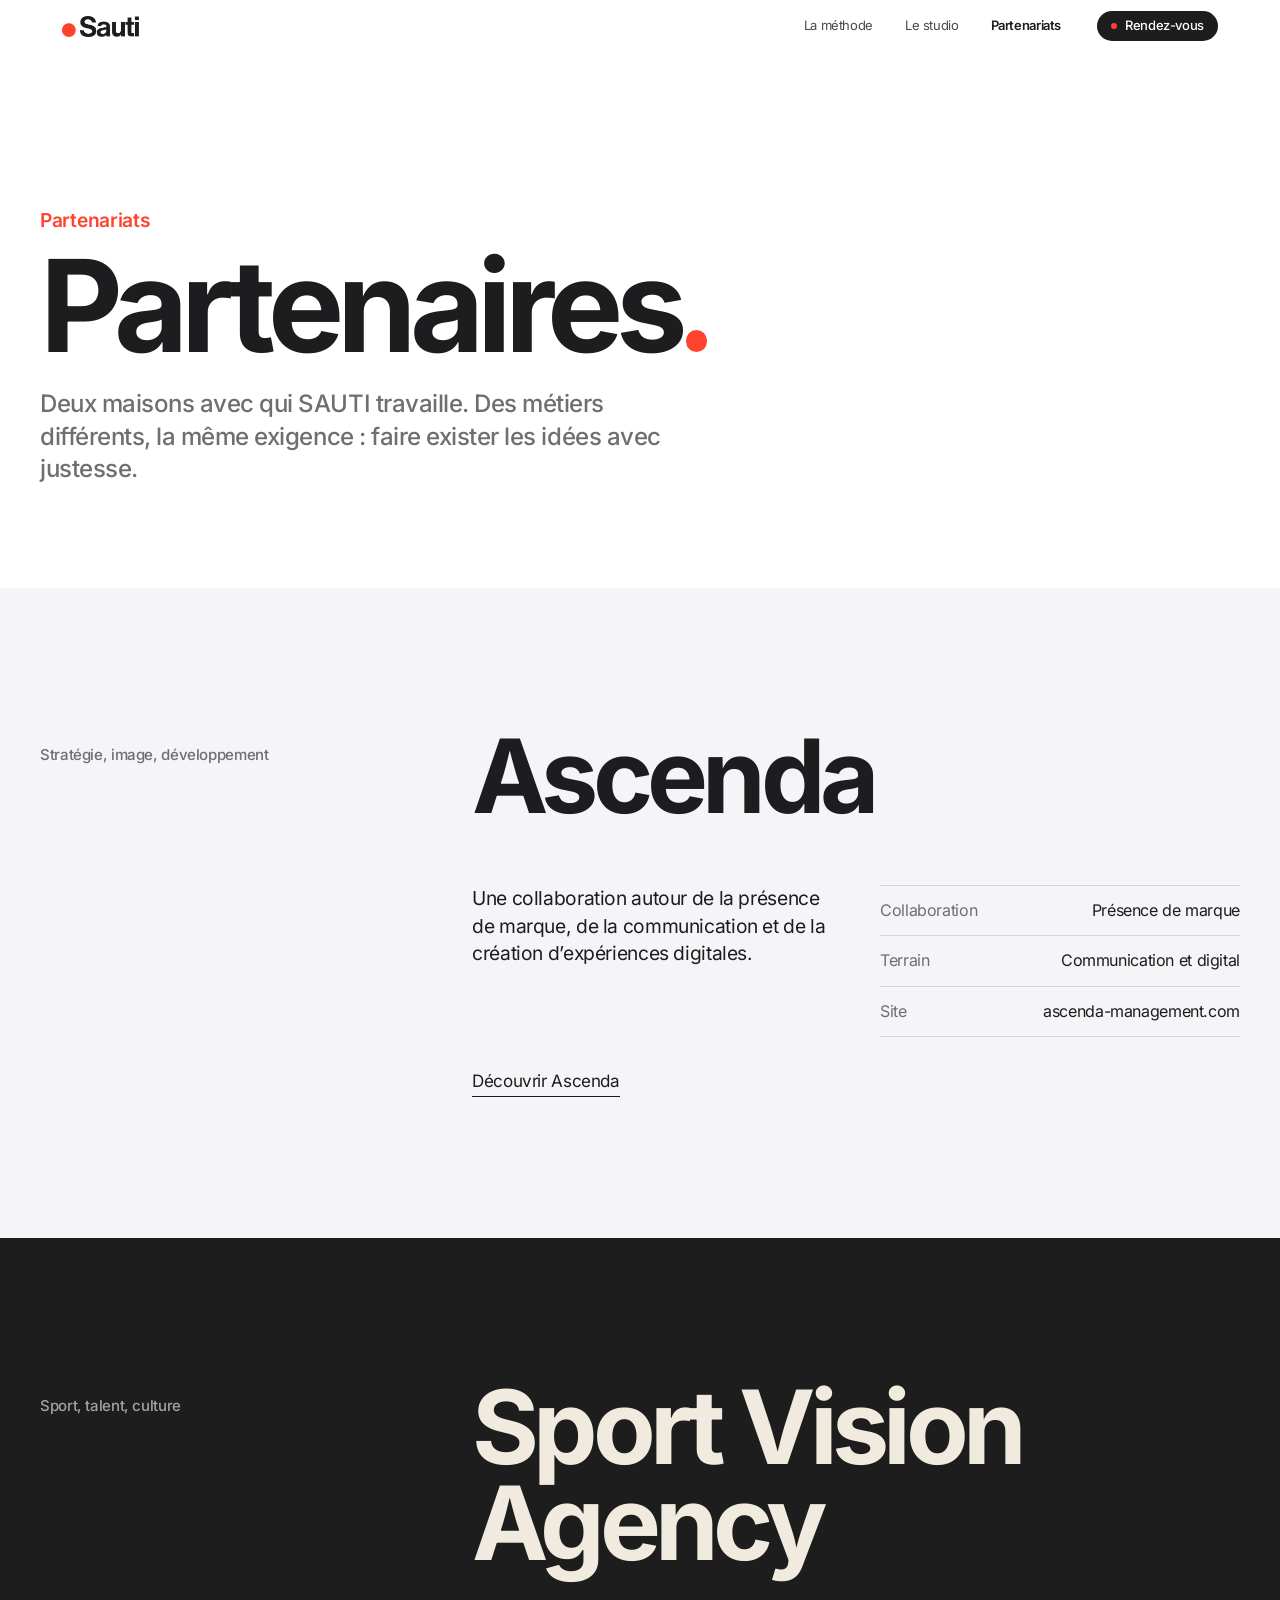
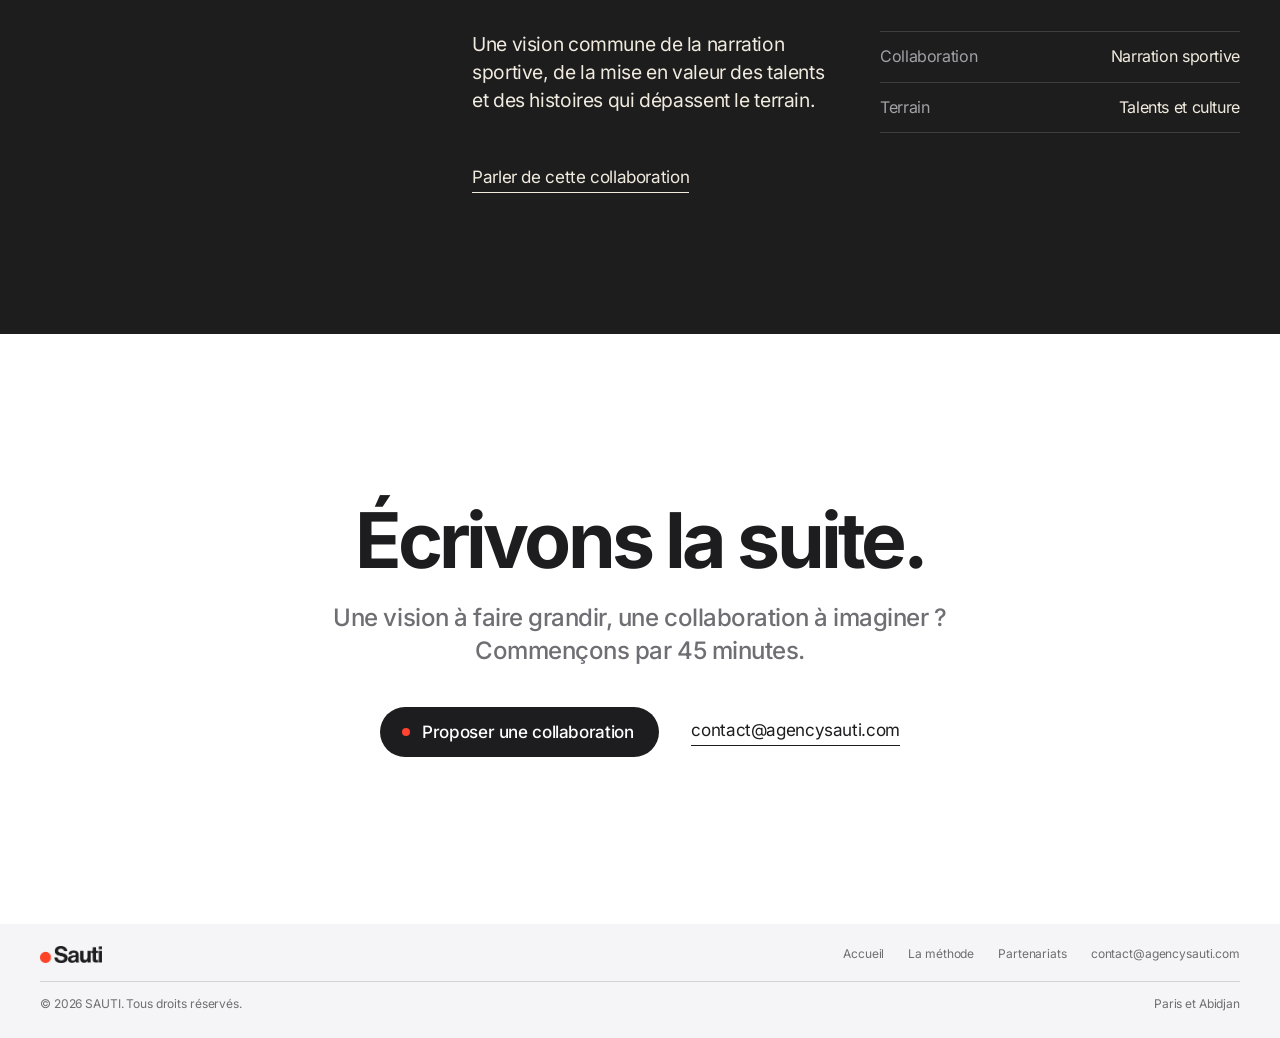
==== partenariats.html @ 4bdcfc2d "Add files via upload" ====
<!doctype html>
<html lang="fr">
<head>
<meta charset="utf-8">
<meta name="viewport" content="width=device-width,initial-scale=1,viewport-fit=cover">
<title>Partenariats — SAUTI</title>
<meta name="description" content="Les partenaires de SAUTI : Ascenda et Sport Vision Agency.">
<meta name="theme-color" content="#ffffff">
<meta property="og:type" content="website">
<meta property="og:title" content="Partenariats — SAUTI">
<meta property="og:image" content="og-image.jpg">
<link rel="icon" href="favicon.png" type="image/png">
<link rel="apple-touch-icon" href="apple-touch-icon.png">
<link rel="preload" as="font" type="font/woff2" href="inter-700.woff2" crossorigin>
<link rel="stylesheet" href="style.css">
</head>
<body>
<a class="skip" href="#contenu">Aller au contenu</a>
<header class="nav is-light" id="nav">
  <div class="nav-in">
    <a class="brand" href="index.html" aria-label="SAUTI, accueil">
      <img class="on-dark" src="logo-cream.png" width="565" height="155" alt="">
      <img class="on-light" src="logo-dark.png" width="565" height="155" alt="">
    </a>
    <nav class="links" aria-label="Navigation principale">
      <a href="index.html#methode">La méthode</a>
      <a href="index.html#studio">Le studio</a>
      <a href="partenariats.html" aria-current="page">Partenariats</a>
    </nav>
    <a class="nav-cta" href="#contact"><span>Rendez-vous</span></a>
    <button class="burger" id="burger" type="button" aria-expanded="false" aria-controls="menu" aria-label="Ouvrir le menu"><i></i><i></i></button>
  </div>
</header>
<div class="menu" id="menu" aria-label="Menu">
  <a href="index.html#methode">La méthode</a>
  <a href="index.html#studio">Le studio</a>
  <a href="partenariats.html" aria-current="page">Partenariats</a>
  <a href="#contact">Contact</a>
  <a class="menu-cta" href="mailto:contact@agencysauti.com?subject=R%C3%A9server%2045%20minutes%20avec%20SAUTI">Réserver 45 minutes</a>
</div>

<main id="contenu">
  <section class="p-hero" data-nav="light">
    <div class="sec-in">
      <p class="kicker">Partenariats</p>
      <h1>Partenaires<span class="anchor" aria-hidden="true"></span></h1>
      <p class="lead" style="margin-left:0">Deux maisons avec qui SAUTI travaille. Des métiers différents, la même exigence : faire exister les idées avec justesse.</p>
    </div>
  </section>

  <section class="partner grey" id="ascenda" data-nav="light" aria-labelledby="ascenda-t">
    <div class="partner-grid">
      <p class="tag">Stratégie, image, développement</p>
      <div>
        <h2 id="ascenda-t">Ascenda</h2>
        <div class="partner-cols">
          <p>Une collaboration autour de la présence de marque, de la communication et de la création d’expériences digitales.</p>
          <dl>
            <div><dt>Collaboration</dt><dd>Présence de marque</dd></div>
            <div><dt>Terrain</dt><dd>Communication et digital</dd></div>
            <div><dt>Site</dt><dd><a href="https://ascenda-management.com/" target="_blank" rel="noopener">ascenda-management.com</a></dd></div>
          </dl>
        </div>
        <a class="link" href="https://ascenda-management.com/" target="_blank" rel="noopener">Découvrir Ascenda</a>
      </div>
    </div>
  </section>

  <section class="partner dark" id="sport-vision-agency" data-nav="dark" aria-labelledby="sva-t">
    <div class="partner-grid">
      <p class="tag">Sport, talent, culture</p>
      <div>
        <h2 id="sva-t">Sport Vision Agency</h2>
        <div class="partner-cols">
          <p>Une vision commune de la narration sportive, de la mise en valeur des talents et des histoires qui dépassent le terrain.</p>
          <dl>
            <div><dt>Collaboration</dt><dd>Narration sportive</dd></div>
            <div><dt>Terrain</dt><dd>Talents et culture</dd></div>
          </dl>
        </div>
        <a class="link" href="mailto:contact@agencysauti.com?subject=Sport%20Vision%20Agency%20et%20SAUTI">Parler de cette collaboration</a>
      </div>
    </div>
  </section>

  <section class="sec white center" id="contact" data-nav="light" aria-labelledby="cta-t">
    <div class="sec-in">
      <h2 class="big" id="cta-t">Écrivons la suite.</h2>
      <p class="lead">Une vision à faire grandir, une collaboration à imaginer ? Commençons par 45 minutes.</p>
      <div class="cta-actions">
        <a class="pill ink" href="mailto:contact@agencysauti.com?subject=Collaboration%20avec%20SAUTI"><span class="bdot"></span>Proposer une collaboration</a>
        <a class="link" href="mailto:contact@agencysauti.com">contact@agencysauti.com</a>
      </div>
    </div>
  </section>
</main>

<footer class="foot" data-nav="light">
  <div class="foot-in">
    <div class="foot-top">
      <a href="index.html" aria-label="SAUTI, accueil"><img src="logo-dark.png" width="565" height="155" alt="SAUTI" loading="lazy"></a>
      <div class="foot-links"><a href="index.html">Accueil</a><a href="index.html#methode">La méthode</a><a href="partenariats.html">Partenariats</a><a href="mailto:contact@agencysauti.com">contact@agencysauti.com</a></div>
    </div>
    <div class="foot-bot"><span>© <span class="year">2026</span> SAUTI. Tous droits réservés.</span><span>Paris et Abidjan</span></div>
  </div>
</footer>
<script src="script.js" defer></script>
</body>
</html>
---- style.css ----
@font-face{font-family:"Inter";font-style:normal;font-weight:400;font-display:swap;src:url("inter-400.woff2") format("woff2")}
@font-face{font-family:"Inter";font-style:normal;font-weight:500;font-display:swap;src:url("inter-500.woff2") format("woff2")}
@font-face{font-family:"Inter";font-style:normal;font-weight:600;font-display:swap;src:url("inter-600.woff2") format("woff2")}
@font-face{font-family:"Inter";font-style:normal;font-weight:700;font-display:swap;src:url("inter-700.woff2") format("woff2")}
:root{
  --char:#1d1d1d;
  --red:#d6392b;
  --cream:#f1ebdf;
  --ink:#1d1d1f;
  --grey:#f5f5f7;
  --white:#fff;
  --orange:#ff432e;
  --sub:#6e6e73;
  --sub-d:#a1a1a6;
  --line:#d2d2d7;
  --pad:max(22px,env(safe-area-inset-left));
  --max:1200px;
  --nav:52px;
  --ease:cubic-bezier(.22,.8,.2,1);
  --font:-apple-system,BlinkMacSystemFont,"SF Pro Display","SF Pro Text","Inter","Helvetica Neue",Arial,sans-serif;
}
*,*::before,*::after{box-sizing:border-box}
html{-webkit-text-size-adjust:100%;scroll-padding-top:var(--nav)}
body{margin:0;background:var(--white);color:var(--ink);font-family:var(--font);font-size:17px;line-height:1.47;letter-spacing:-.022em;-webkit-font-smoothing:antialiased;-moz-osx-font-smoothing:grayscale;text-rendering:optimizeLegibility;overflow-x:clip}
body.menu-open{overflow:hidden}
img{display:block;max-width:100%}
a{color:inherit;text-decoration:none}
button{font:inherit;color:inherit;background:none;border:0;padding:0;cursor:pointer}
h1,h2,h3,p,ul,ol{margin:0}
ul,ol{padding:0;list-style:none}
:focus-visible{outline:2px solid var(--orange);outline-offset:4px;border-radius:4px}
.skip{position:absolute;left:12px;top:-60px;z-index:100;background:var(--ink);color:var(--white);padding:10px 16px;font-size:15px;border-radius:8px}
.skip:focus{top:12px}
.sr{position:absolute;width:1px;height:1px;overflow:hidden;clip:rect(0 0 0 0);white-space:nowrap}

.nav{position:fixed;inset:0 0 auto;z-index:60;height:var(--nav);color:var(--cream);transition:color .4s var(--ease),background-color .4s var(--ease)}
.nav::after{content:"";position:absolute;inset:auto 0 0;height:1px;background:currentColor;opacity:0;transition:opacity .4s}
.nav.is-scrolled{background:rgba(29,29,29,.72);-webkit-backdrop-filter:saturate(180%) blur(20px);backdrop-filter:saturate(180%) blur(20px)}
.nav.is-scrolled::after{opacity:.1}
.nav.is-light{color:var(--ink)}
.nav.is-light.is-scrolled{background:rgba(255,255,255,.74)}
.nav.is-clear,.nav.is-clear.is-scrolled,.nav.is-light.is-clear.is-scrolled{background:transparent;-webkit-backdrop-filter:none;backdrop-filter:none}
.nav.is-clear::after{opacity:0}
.nav-in{max-width:var(--max);height:100%;margin:0 auto;padding:0 var(--pad);display:flex;align-items:center;gap:36px}
.brand{position:relative;display:block;width:77px;height:21px;flex:none}
.brand img{position:absolute;inset:0;width:100%;height:100%;object-fit:contain;object-position:left center;transition:opacity .4s var(--ease)}
.brand .on-light{opacity:0}
.is-light .brand .on-light{opacity:1}
.is-light .brand .on-dark{opacity:0}
.links{display:flex;gap:32px;margin-left:auto;font-size:13px}
.links a{opacity:.8;transition:opacity .2s}
.links a:hover,.links a[aria-current=page]{opacity:1}
.links a[aria-current=page]{font-weight:600}
.nav-cta{display:inline-flex;align-items:center;gap:8px;height:30px;padding:0 14px;border-radius:15px;background:currentColor;font-size:13px;font-weight:500}
.nav-cta span{color:var(--char)}
.is-light .nav-cta span{color:var(--white)}
.nav-cta::before{content:"";width:6px;height:6px;border-radius:50%;background:var(--orange)}
.burger{display:none;width:44px;height:44px;margin-left:auto;margin-right:-12px;position:relative}
.burger i{position:absolute;left:13px;right:13px;height:1.5px;background:currentColor;transition:transform .4s var(--ease),top .4s var(--ease)}
.burger i:first-child{top:18px}
.burger i:last-child{top:25px}
.burger[aria-expanded=true] i:first-child{top:21.5px;transform:rotate(45deg)}
.burger[aria-expanded=true] i:last-child{top:21.5px;transform:rotate(-45deg)}
.menu{position:fixed;inset:0;z-index:55;background:var(--char);color:var(--cream);padding:calc(var(--nav) + 28px) var(--pad) 36px;display:flex;flex-direction:column;visibility:hidden;opacity:0;transition:opacity .35s var(--ease),visibility 0s linear .35s}
.menu-open .menu{visibility:visible;opacity:1;transition:opacity .35s var(--ease)}
.menu a{font-size:32px;font-weight:600;letter-spacing:-.035em;padding:10px 0;transform:translateY(-8px);opacity:0;transition:transform .45s var(--ease),opacity .45s var(--ease)}
.menu-open .menu a{transform:none;opacity:1}
.menu-open .menu a:nth-child(2){transition-delay:.04s}
.menu-open .menu a:nth-child(3){transition-delay:.08s}
.menu-open .menu a:nth-child(4){transition-delay:.12s}
.menu .menu-cta{margin-top:auto;font-size:19px;display:flex;align-items:center;gap:12px;letter-spacing:-.01em}
.menu .menu-cta::before{content:"";width:9px;height:9px;border-radius:50%;background:var(--orange)}
.menu-open .nav{color:var(--cream);background:transparent;-webkit-backdrop-filter:none;backdrop-filter:none}
.menu-open .nav::after{opacity:0}
.menu-open .nav .brand .on-light{opacity:0}
.menu-open .nav .brand .on-dark{opacity:1}

.pill{display:inline-flex;align-items:center;justify-content:center;gap:12px;height:50px;padding:0 26px 0 22px;border-radius:25px;font-size:17px;font-weight:500;white-space:nowrap;transition:transform .3s var(--ease),background-color .3s}
.pill:active{transform:scale(.97)}
.pill.ink{background:var(--ink);color:var(--white)}
.pill.ink:hover{background:#000}
.pill.cream{background:var(--cream);color:var(--ink)}
.pill.cream:hover{background:var(--white)}
.pill .bdot{width:8px;height:8px;border-radius:50%;background:var(--orange);flex:none}
.link{color:inherit;font-size:17px;white-space:nowrap;border-bottom:1px solid currentColor;padding-bottom:2px;transition:opacity .2s}
.link:hover{opacity:.65}

.story{position:relative;color:var(--cream)}
.stage{position:relative}
.dot,.fx{display:none}
.scene{position:relative;min-height:100svh;display:flex;align-items:center;justify-content:center;padding:calc(var(--nav) + 48px) var(--pad) 72px;background:var(--bg,var(--char));color:var(--fg,var(--cream))}
.s-intro{--bg:var(--char)}
.s-red{--bg:var(--red);--fg:#fff}
.s-who{--bg:var(--char)}
.s-method{--bg:var(--cream);--fg:var(--ink)}
.s-call{--bg:var(--cream);--fg:var(--ink)}
.s-end{--bg:var(--cream);--fg:var(--ink)}
.anchor{display:inline-block;border-radius:50%;background:var(--orange)}

.s-intro{flex-direction:column;text-align:center}
.s-intro h1{font-size:clamp(42px,7.6vw,112px);line-height:1;letter-spacing:-.05em;font-weight:700;max-width:12ch}
.s-intro h1 .ln{display:block}
.s-intro .period{width:.19em;height:.19em;margin-left:.05em;vertical-align:baseline}
.s-intro .intro-sub{margin-top:clamp(24px,3vw,36px);font-size:clamp(17px,1.6vw,21px);color:var(--sub-d);letter-spacing:-.015em;max-width:34ch}
.hint{position:absolute;left:50%;bottom:28px;transform:translateX(-50%);display:flex;flex-direction:column;align-items:center;gap:10px;font-size:12px;color:var(--sub-d);letter-spacing:0}
.hint::after{content:"";width:1px;height:36px;background:linear-gradient(currentColor,transparent);animation:drip 2.2s var(--ease) infinite}
@keyframes drip{0%{transform:scaleY(0);transform-origin:top}45%{transform:scaleY(1);transform-origin:top}55%{transform:scaleY(1);transform-origin:bottom}100%{transform:scaleY(0);transform-origin:bottom}}

.s-red{text-align:left}
.s-red .lines{position:relative;width:min(100%,1000px)}
.s-red .line{font-size:clamp(40px,6.6vw,96px);line-height:1.02;letter-spacing:-.048em;font-weight:600}
.s-red .line+.line{margin-top:.6em}

.s-who .who{width:min(100%,var(--max));display:grid;grid-template-columns:1fr 1fr;gap:40px 64px;align-items:center}
.s-who h2{font-size:clamp(44px,6.4vw,92px);line-height:.98;letter-spacing:-.05em;font-weight:700}
.s-who .who-note{margin-top:28px;font-size:clamp(17px,1.5vw,20px);color:var(--sub-d);max-width:30ch}
.s-who .who-note b{color:var(--cream);font-weight:600}
.who-list li{display:flex;align-items:center;gap:22px;padding:clamp(10px,1.4vw,16px) 0;font-size:clamp(30px,3.8vw,54px);line-height:1.05;letter-spacing:-.04em;font-weight:600;transition:opacity .45s var(--ease),transform .45s var(--ease)}
.who-list .mark{width:14px;height:14px;flex:none}

.s-method{flex-direction:column}
.method{width:min(100%,var(--max));display:grid;grid-template-columns:5fr 6fr;gap:40px 64px;align-items:center}
.method h2{font-size:clamp(44px,6.4vw,92px);line-height:.98;letter-spacing:-.05em;font-weight:700}
.st-wrap{position:relative;margin-top:clamp(28px,4vw,48px)}
.st{padding:18px 0;border-top:1px solid rgba(29,29,31,.14)}
.st .k{font-size:14px;font-weight:600;color:var(--red);font-variant-numeric:tabular-nums}
.st h3{margin-top:6px;font-size:clamp(26px,2.8vw,40px);line-height:1.05;letter-spacing:-.04em;font-weight:600}
.st p{margin-top:10px;font-size:clamp(16px,1.3vw,19px);line-height:1.45;color:#5b5750;max-width:36ch}
.wheel{position:relative;width:min(100%,560px);aspect-ratio:1;justify-self:center}
.wheel svg{position:absolute;inset:0;width:100%;height:100%;overflow:visible}
.wheel .track{fill:none;stroke:rgba(29,29,31,.08);stroke-width:13}
.wheel .seg{fill:none;stroke:var(--orange);stroke-width:13;stroke-linecap:butt}
.wheel .seg:nth-child(odd){stroke:var(--red)}
.hub{position:absolute;left:21%;top:21%;width:58%;aspect-ratio:1;display:grid;place-items:center}
.hub .anchor{position:absolute;inset:0}
.hub span{position:relative;font-size:clamp(22px,2.6vw,36px);font-weight:700;letter-spacing:-.04em;color:var(--ink)}
.wl{position:absolute;transform:translate(-50%,-50%);font-size:clamp(11px,1vw,14px);font-weight:500;white-space:nowrap;color:var(--ink);transition:opacity .4s var(--ease)}
.wl b{font-weight:600;margin-right:4px}

.s-call{flex-direction:column;text-align:center}
.s-call h2{font-size:clamp(56px,11vw,168px);line-height:.95;letter-spacing:-.06em;font-weight:700}
.s-call p{margin:24px 0 36px;font-size:clamp(17px,1.6vw,21px);color:#5b5750;max-width:32ch}

.s-end{flex-direction:column;text-align:center}
.endmark{position:relative;width:clamp(240px,42vw,600px);aspect-ratio:565/155}
.endmark img{position:absolute;left:23.186%;top:0;width:76.814%;height:100%}
.endmark .anchor{position:absolute;left:0;bottom:0;width:17.876%;aspect-ratio:1}
.end-meta{margin-top:clamp(28px,3.4vw,44px);display:flex;gap:28px;font-size:14px;color:#5b5750;letter-spacing:0}

.motion .story{height:var(--story,820svh)}
.motion .stage{position:sticky;top:0;height:100svh;overflow:hidden;background:var(--char)}
.motion .scene{position:absolute;inset:0;min-height:0;background:none;opacity:0;visibility:hidden;will-change:opacity,transform}
.motion .anchor{background:transparent}
.motion .anchor.landed{background:var(--orange)}
.motion .dot{display:block;position:absolute;left:0;top:0;width:600px;height:600px;margin:-300px 0 0 -300px;border-radius:50%;background:var(--orange);z-index:2;pointer-events:none;opacity:0;transition:opacity .9s var(--ease) .2s}
.motion.ready .dot{opacity:1}
.motion .scene{z-index:3}
.motion .s-red{z-index:3}
.motion .fx{display:block;position:absolute;inset:0;pointer-events:none;z-index:1}
.grid-l{background-image:linear-gradient(rgba(241,235,223,.06) 1px,transparent 1px),linear-gradient(90deg,rgba(241,235,223,.06) 1px,transparent 1px);background-size:64px 64px;background-position:center}
.grid-d{background-image:linear-gradient(rgba(29,29,31,.06) 1px,transparent 1px),linear-gradient(90deg,rgba(29,29,31,.06) 1px,transparent 1px);background-size:64px 64px;background-position:center}
.rings svg{position:absolute;right:-18vmin;bottom:-30vmin;width:90vmin;height:90vmin;fill:none;stroke:rgba(255,255,255,.45);stroke-width:.6}
.motion .who-list li{opacity:.28}
.motion .who-list li.on{opacity:1;transform:translateX(6px)}
.motion .st-wrap{min-height:200px}
.motion .st{position:absolute;inset:0 0 auto;opacity:0;transform:translateY(14px);transition:opacity .45s var(--ease),transform .45s var(--ease)}
.motion .st.on{opacity:1;transform:none}
.motion .wl{opacity:.35}
.motion .wl.on{opacity:1}
.motion .s-intro h1 .ln{opacity:0;transform:translateY(.4em);transition:opacity 1s var(--ease),transform 1.1s var(--ease)}
.motion.ready .s-intro h1 .ln{opacity:1;transform:none}
.motion.ready .s-intro h1 .ln:nth-child(2){transition-delay:.08s}
.motion.ready .s-intro h1 .ln:nth-child(3){transition-delay:.16s}
.motion .intro-sub{opacity:0;transition:opacity 1s var(--ease) .5s}
.motion.ready .intro-sub{opacity:1}
.measuring .scene,.measuring .scene *{transform:none!important;transition:none!important}
.motion .s-red .line{position:absolute;left:0;top:50%;margin:0;transform:translateY(-50%)}
.motion .s-red .lines{height:3.2em;font-size:clamp(40px,6.6vw,96px)}
.motion .s-red .line{font-size:1em}

.sec{padding:clamp(96px,13vw,170px) var(--pad)}
.sec-in{max-width:var(--max);margin:0 auto}
.center{text-align:center}
.white{background:var(--white)}
.grey{background:var(--grey)}
.dark{background:var(--char);color:var(--cream)}
.kicker{font-size:clamp(17px,1.5vw,21px);font-weight:600;color:var(--orange);letter-spacing:-.015em;margin-bottom:12px}
.big{font-size:clamp(40px,6vw,80px);line-height:1.04;letter-spacing:-.05em;font-weight:700}
.lead{margin:22px auto 0;max-width:40ch;font-size:clamp(19px,1.9vw,24px);line-height:1.35;letter-spacing:-.02em;color:var(--sub);font-weight:500}
.dark .lead{color:var(--sub-d)}
.studio-art{margin:clamp(56px,8vw,104px) auto 0;width:min(100%,760px)}
.studio-art img{width:100%;height:auto}
.facts{margin:clamp(64px,8vw,104px) auto 0;max-width:900px;display:grid;grid-template-columns:repeat(3,1fr);border-top:1px solid var(--line)}
.facts div{padding:22px 12px 0}
.facts dt{font-size:14px;color:var(--sub)}
.facts dd{margin:6px 0 0;font-size:clamp(21px,2vw,28px);font-weight:600;letter-spacing:-.03em}
.p-rows{margin-top:clamp(48px,6vw,80px);border-top:1px solid var(--line)}
.p-row{display:flex;justify-content:space-between;align-items:center;gap:24px;padding:clamp(24px,3vw,40px) 4px;border-bottom:1px solid var(--line)}
.p-row .name{font-size:clamp(36px,6vw,88px);line-height:1;letter-spacing:-.05em;font-weight:700;transition:transform .5s var(--ease)}
.p-row .name::after{content:"";display:inline-block;width:.16em;height:.16em;margin-left:.06em;border-radius:50%;background:var(--orange);transform:scale(0);transition:transform .45s var(--ease)}
.p-row:hover .name{transform:translateX(10px)}
.p-row:hover .name::after{transform:scale(1)}
.p-row .role{font-size:15px;color:var(--sub);text-align:right}
.sec-foot{margin-top:40px}
.cta-actions{margin-top:40px;display:flex;flex-wrap:wrap;gap:16px 32px;align-items:center;justify-content:center}

.foot{background:var(--grey);color:var(--sub);font-size:12px;line-height:1.4;letter-spacing:-.01em;padding:22px var(--pad) 26px}
.foot-in{max-width:var(--max);margin:0 auto}
.foot-top{display:flex;flex-wrap:wrap;align-items:center;justify-content:space-between;gap:16px;padding-bottom:18px;border-bottom:1px solid var(--line)}
.foot-top img{width:62px;height:auto}
.foot-links{display:flex;flex-wrap:wrap;gap:8px 24px}
.foot a:hover{color:var(--ink)}
.foot-bot{display:flex;flex-wrap:wrap;justify-content:space-between;gap:8px;padding-top:14px}

.p-hero{padding:calc(var(--nav) + clamp(80px,12vw,160px)) var(--pad) clamp(64px,8vw,112px);background:var(--white)}
.p-hero h1{font-size:clamp(52px,10vw,144px);line-height:.94;letter-spacing:-.055em;font-weight:700}
.p-hero h1 .anchor{width:.17em;height:.17em;margin-left:.04em}
.partner{padding:clamp(80px,11vw,150px) var(--pad)}
.partner-grid{max-width:var(--max);margin:0 auto;display:grid;grid-template-columns:4fr 8fr;gap:32px 48px;align-items:start}
.partner .tag{font-size:15px;font-weight:500;color:var(--sub);padding-top:16px}
.partner.dark .tag{color:var(--sub-d)}
.partner h2{font-size:clamp(48px,8vw,120px);line-height:.94;letter-spacing:-.055em;font-weight:700}
.partner-cols{margin-top:clamp(36px,5vw,60px);display:grid;grid-template-columns:1fr 1fr;gap:32px 48px}
.partner-cols p{font-size:clamp(18px,1.5vw,21px);line-height:1.45;max-width:38ch}
.partner-cols dl{margin:0;border-top:1px solid var(--line)}
.partner-cols dl div{display:flex;justify-content:space-between;gap:16px;padding:13px 0;border-bottom:1px solid var(--line);font-size:16px}
.dark .partner-cols dl,.dark .partner-cols dl div{border-color:rgba(241,235,223,.16)}
.partner-cols dt{color:var(--sub)}
.dark .partner-cols dt{color:var(--sub-d)}
.partner-cols dd{margin:0;text-align:right}
.partner .link{display:inline-block;margin-top:32px}

@media (max-width:900px){
  .s-who .who,.method{grid-template-columns:1fr}
  .s-who .who{gap:28px}
  .method{gap:20px;align-content:center}
  .wheel{width:min(64vw,44svh);order:2}
  .method>div:first-child{display:contents}
  .method h2{order:1}
  .st-wrap{order:3;margin-top:0}
  .wl{display:none}
  .motion .st-wrap{min-height:150px}
  .facts{grid-template-columns:1fr}
  .facts div{padding:16px 0;border-bottom:1px solid var(--line)}
  .partner-grid,.partner-cols{grid-template-columns:1fr}
  .partner .tag{padding-top:0}
}
@media (max-width:820px){
  .links,.nav-cta{display:none}
  .burger{display:block}
}
@media (max-width:600px){
  .s-who h2,.method h2{font-size:clamp(40px,11vw,56px)}
  .who-list li{font-size:clamp(28px,8.4vw,40px);gap:16px;padding:8px 0}
  .who-list .mark{width:11px;height:11px}
  .s-who .who-note{margin-top:20px}
  .st h3{font-size:26px}
  .p-row{flex-direction:column;align-items:start;gap:8px}
  .p-row .role{text-align:left}
  .pill{width:100%}
  .cta-actions{flex-direction:column}
  .end-meta{flex-direction:column;gap:6px}
}
@media (prefers-reduced-motion:reduce){
  *,*::before,*::after{transition-duration:.01ms!important;animation:none!important}
}
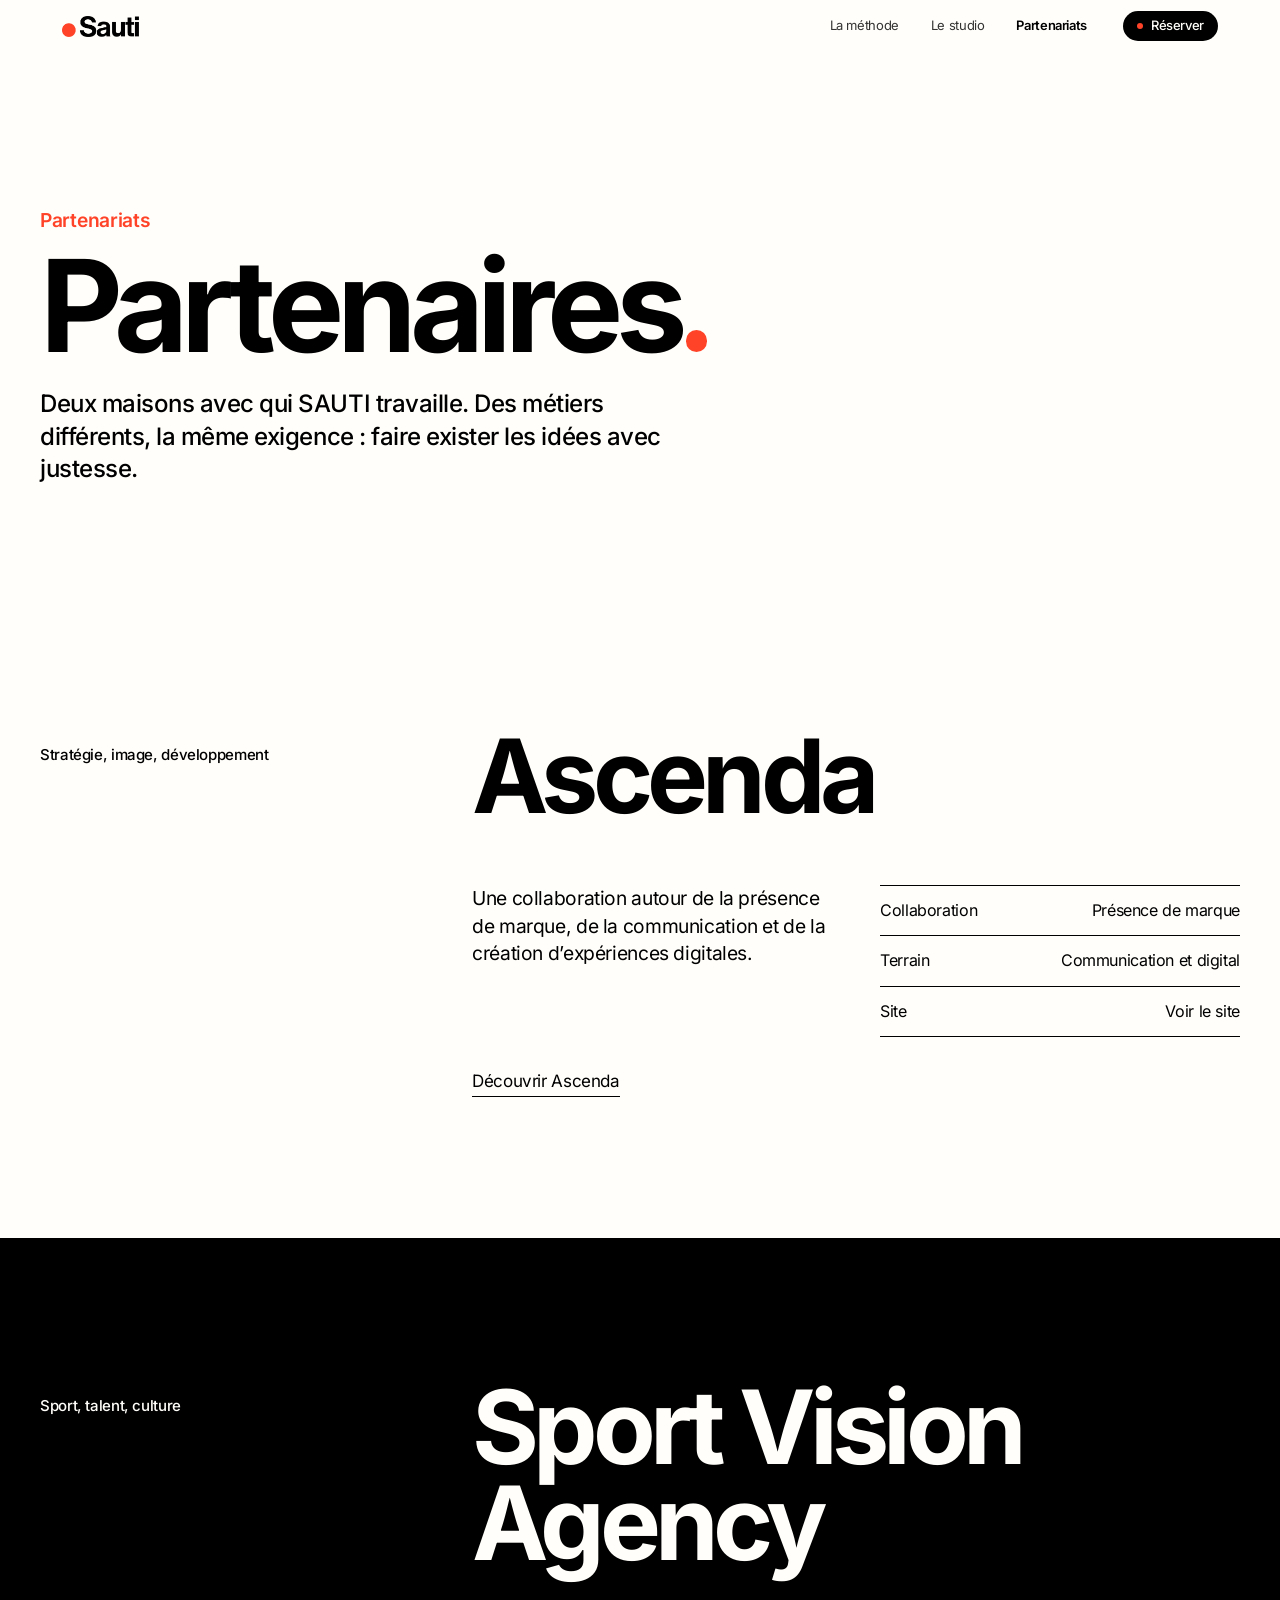
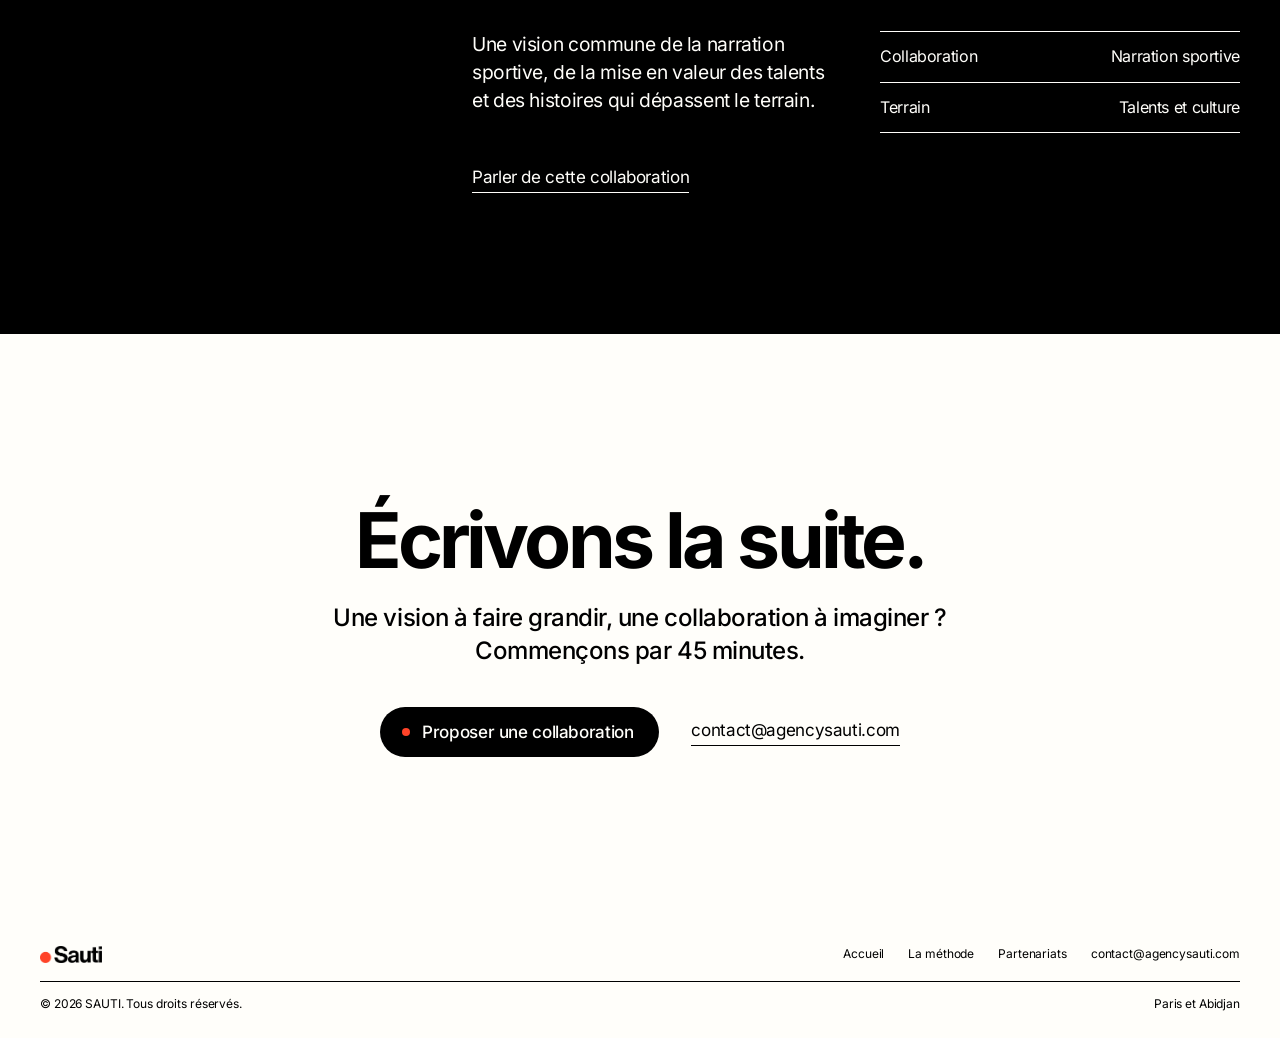
==== commit 7311b7fa: "Add files via upload" ====
--- a/partenariats.html
+++ b/partenariats.html
@@ -3,11 +3,11 @@
 <head>
 <meta charset="utf-8">
 <meta name="viewport" content="width=device-width,initial-scale=1,viewport-fit=cover">
-<title>Partenariats — SAUTI</title>
+<title>Partenariats SAUTI</title>
 <meta name="description" content="Les partenaires de SAUTI : Ascenda et Sport Vision Agency.">
-<meta name="theme-color" content="#ffffff">
+<meta name="theme-color" content="#fffefa">
 <meta property="og:type" content="website">
-<meta property="og:title" content="Partenariats — SAUTI">
+<meta property="og:title" content="Partenariats SAUTI">
 <meta property="og:image" content="og-image.jpg">
 <link rel="icon" href="favicon.png" type="image/png">
 <link rel="apple-touch-icon" href="apple-touch-icon.png">
@@ -27,7 +27,7 @@
       <a href="index.html#studio">Le studio</a>
       <a href="partenariats.html" aria-current="page">Partenariats</a>
     </nav>
-    <a class="nav-cta" href="#contact"><span>Rendez-vous</span></a>
+    <a class="nav-cta" href="#contact"><span>Réserver</span></a>
     <button class="burger" id="burger" type="button" aria-expanded="false" aria-controls="menu" aria-label="Ouvrir le menu"><i></i><i></i></button>
   </div>
 </header>
@@ -58,7 +58,7 @@
           <dl>
             <div><dt>Collaboration</dt><dd>Présence de marque</dd></div>
             <div><dt>Terrain</dt><dd>Communication et digital</dd></div>
-            <div><dt>Site</dt><dd><a href="https://ascenda-management.com/" target="_blank" rel="noopener">ascenda-management.com</a></dd></div>
+            <div><dt>Site</dt><dd><a href="https://ascenda-management.com/" target="_blank" rel="noopener">Voir le site</a></dd></div>
           </dl>
         </div>
         <a class="link" href="https://ascenda-management.com/" target="_blank" rel="noopener">Découvrir Ascenda</a>
--- a/style.css
+++ b/style.css
@@ -3,16 +3,16 @@
 @font-face{font-family:"Inter";font-style:normal;font-weight:600;font-display:swap;src:url("inter-600.woff2") format("woff2")}
 @font-face{font-family:"Inter";font-style:normal;font-weight:700;font-display:swap;src:url("inter-700.woff2") format("woff2")}
 :root{
-  --char:#1d1d1d;
-  --red:#d6392b;
-  --cream:#f1ebdf;
-  --ink:#1d1d1f;
-  --grey:#f5f5f7;
-  --white:#fff;
-  --orange:#ff432e;
-  --sub:#6e6e73;
-  --sub-d:#a1a1a6;
-  --line:#d2d2d7;
+  --char:#000000;
+  --red:#ff4328;
+  --cream:#fffefa;
+  --ink:#000000;
+  --grey:#fffefa;
+  --white:#fffefa;
+  --orange:#ff4328;
+  --sub:#000000;
+  --sub-d:#fffefa;
+  --line:#000000;
   --pad:max(22px,env(safe-area-inset-left));
   --max:1200px;
   --nav:52px;
@@ -35,10 +35,10 @@
 
 .nav{position:fixed;inset:0 0 auto;z-index:60;height:var(--nav);color:var(--cream);transition:color .4s var(--ease),background-color .4s var(--ease)}
 .nav::after{content:"";position:absolute;inset:auto 0 0;height:1px;background:currentColor;opacity:0;transition:opacity .4s}
-.nav.is-scrolled{background:rgba(29,29,29,.72);-webkit-backdrop-filter:saturate(180%) blur(20px);backdrop-filter:saturate(180%) blur(20px)}
+.nav.is-scrolled{background:rgba(0,0,0,.82);-webkit-backdrop-filter:saturate(180%) blur(20px);backdrop-filter:saturate(180%) blur(20px)}
 .nav.is-scrolled::after{opacity:.1}
 .nav.is-light{color:var(--ink)}
-.nav.is-light.is-scrolled{background:rgba(255,255,255,.74)}
+.nav.is-light.is-scrolled{background:rgba(255,254,250,.86)}
 .nav.is-clear,.nav.is-clear.is-scrolled,.nav.is-light.is-clear.is-scrolled{background:transparent;-webkit-backdrop-filter:none;backdrop-filter:none}
 .nav.is-clear::after{opacity:0}
 .nav-in{max-width:var(--max);height:100%;margin:0 auto;padding:0 var(--pad);display:flex;align-items:center;gap:36px}
@@ -78,7 +78,7 @@
 .pill{display:inline-flex;align-items:center;justify-content:center;gap:12px;height:50px;padding:0 26px 0 22px;border-radius:25px;font-size:17px;font-weight:500;white-space:nowrap;transition:transform .3s var(--ease),background-color .3s}
 .pill:active{transform:scale(.97)}
 .pill.ink{background:var(--ink);color:var(--white)}
-.pill.ink:hover{background:#000}
+.pill.ink:hover{background:var(--ink)}
 .pill.cream{background:var(--cream);color:var(--ink)}
 .pill.cream:hover{background:var(--white)}
 .pill .bdot{width:8px;height:8px;border-radius:50%;background:var(--orange);flex:none}
@@ -90,7 +90,7 @@
 .dot,.fx{display:none}
 .scene{position:relative;min-height:100svh;display:flex;align-items:center;justify-content:center;padding:calc(var(--nav) + 48px) var(--pad) 72px;background:var(--bg,var(--char));color:var(--fg,var(--cream))}
 .s-intro{--bg:var(--char)}
-.s-red{--bg:var(--red);--fg:#fff}
+.s-red{--bg:var(--red);--fg:var(--white)}
 .s-who{--bg:var(--char)}
 .s-method{--bg:var(--cream);--fg:var(--ink)}
 .s-call{--bg:var(--cream);--fg:var(--ink)}
@@ -122,30 +122,30 @@
 .method{width:min(100%,var(--max));display:grid;grid-template-columns:5fr 6fr;gap:40px 64px;align-items:center}
 .method h2{font-size:clamp(44px,6.4vw,92px);line-height:.98;letter-spacing:-.05em;font-weight:700}
 .st-wrap{position:relative;margin-top:clamp(28px,4vw,48px)}
-.st{padding:18px 0;border-top:1px solid rgba(29,29,31,.14)}
+.st{padding:18px 0;border-top:1px solid var(--ink)}
 .st .k{font-size:14px;font-weight:600;color:var(--red);font-variant-numeric:tabular-nums}
 .st h3{margin-top:6px;font-size:clamp(26px,2.8vw,40px);line-height:1.05;letter-spacing:-.04em;font-weight:600}
-.st p{margin-top:10px;font-size:clamp(16px,1.3vw,19px);line-height:1.45;color:#5b5750;max-width:36ch}
+.st p{margin-top:10px;font-size:clamp(16px,1.3vw,19px);line-height:1.45;color:var(--ink);max-width:36ch}
 .wheel{position:relative;width:min(100%,560px);aspect-ratio:1;justify-self:center}
 .wheel svg{position:absolute;inset:0;width:100%;height:100%;overflow:visible}
-.wheel .track{fill:none;stroke:rgba(29,29,31,.08);stroke-width:13}
+.wheel .track{fill:none;stroke:var(--ink);stroke-width:.6}
 .wheel .seg{fill:none;stroke:var(--orange);stroke-width:13;stroke-linecap:butt}
 .wheel .seg:nth-child(odd){stroke:var(--red)}
 .hub{position:absolute;left:21%;top:21%;width:58%;aspect-ratio:1;display:grid;place-items:center}
 .hub .anchor{position:absolute;inset:0}
 .hub span{position:relative;font-size:clamp(22px,2.6vw,36px);font-weight:700;letter-spacing:-.04em;color:var(--ink)}
-.wl{position:absolute;transform:translate(-50%,-50%);font-size:clamp(11px,1vw,14px);font-weight:500;white-space:nowrap;color:var(--ink);transition:opacity .4s var(--ease)}
+.wl{position:absolute;transform:translate(-50%,-50%);font-size:clamp(11px,1vw,14px);font-weight:500;white-space:nowrap;color:var(--ink);transition:color .4s var(--ease)}
 .wl b{font-weight:600;margin-right:4px}
 
 .s-call{flex-direction:column;text-align:center}
 .s-call h2{font-size:clamp(56px,11vw,168px);line-height:.95;letter-spacing:-.06em;font-weight:700}
-.s-call p{margin:24px 0 36px;font-size:clamp(17px,1.6vw,21px);color:#5b5750;max-width:32ch}
+.s-call p{margin:24px 0 36px;font-size:clamp(17px,1.6vw,21px);color:var(--ink);max-width:32ch}
 
 .s-end{flex-direction:column;text-align:center}
 .endmark{position:relative;width:clamp(240px,42vw,600px);aspect-ratio:565/155}
 .endmark img{position:absolute;left:23.186%;top:0;width:76.814%;height:100%}
 .endmark .anchor{position:absolute;left:0;bottom:0;width:17.876%;aspect-ratio:1}
-.end-meta{margin-top:clamp(28px,3.4vw,44px);display:flex;gap:28px;font-size:14px;color:#5b5750;letter-spacing:0}
+.end-meta{margin-top:clamp(28px,3.4vw,44px);display:flex;gap:28px;font-size:14px;color:var(--ink);letter-spacing:0}
 
 .motion .story{height:var(--story,820svh)}
 .motion .stage{position:sticky;top:0;height:100svh;overflow:hidden;background:var(--char)}
@@ -157,16 +157,15 @@
 .motion .scene{z-index:3}
 .motion .s-red{z-index:3}
 .motion .fx{display:block;position:absolute;inset:0;pointer-events:none;z-index:1}
-.grid-l{background-image:linear-gradient(rgba(241,235,223,.06) 1px,transparent 1px),linear-gradient(90deg,rgba(241,235,223,.06) 1px,transparent 1px);background-size:64px 64px;background-position:center}
-.grid-d{background-image:linear-gradient(rgba(29,29,31,.06) 1px,transparent 1px),linear-gradient(90deg,rgba(29,29,31,.06) 1px,transparent 1px);background-size:64px 64px;background-position:center}
-.rings svg{position:absolute;right:-18vmin;bottom:-30vmin;width:90vmin;height:90vmin;fill:none;stroke:rgba(255,255,255,.45);stroke-width:.6}
-.motion .who-list li{opacity:.28}
-.motion .who-list li.on{opacity:1;transform:translateX(6px)}
+.grid-l{background:none}
+.grid-d{background:none}
+.rings svg{position:absolute;right:-18vmin;bottom:-30vmin;width:90vmin;height:90vmin;fill:none;stroke:#fffefa;stroke-width:.6}
+.motion .who-list li{color:transparent;-webkit-text-stroke:1px var(--cream)}
+.motion .who-list li.on{color:var(--cream);-webkit-text-stroke:0;transform:translateX(6px)}
 .motion .st-wrap{min-height:200px}
 .motion .st{position:absolute;inset:0 0 auto;opacity:0;transform:translateY(14px);transition:opacity .45s var(--ease),transform .45s var(--ease)}
 .motion .st.on{opacity:1;transform:none}
-.motion .wl{opacity:.35}
-.motion .wl.on{opacity:1}
+.motion .wl.on{color:var(--orange)}
 .motion .s-intro h1 .ln{opacity:0;transform:translateY(.4em);transition:opacity 1s var(--ease),transform 1.1s var(--ease)}
 .motion.ready .s-intro h1 .ln{opacity:1;transform:none}
 .motion.ready .s-intro h1 .ln:nth-child(2){transition-delay:.08s}
@@ -224,7 +223,7 @@
 .partner-cols p{font-size:clamp(18px,1.5vw,21px);line-height:1.45;max-width:38ch}
 .partner-cols dl{margin:0;border-top:1px solid var(--line)}
 .partner-cols dl div{display:flex;justify-content:space-between;gap:16px;padding:13px 0;border-bottom:1px solid var(--line);font-size:16px}
-.dark .partner-cols dl,.dark .partner-cols dl div{border-color:rgba(241,235,223,.16)}
+.dark .partner-cols dl,.dark .partner-cols dl div{border-color:var(--cream)}
 .partner-cols dt{color:var(--sub)}
 .dark .partner-cols dt{color:var(--sub-d)}
 .partner-cols dd{margin:0;text-align:right}
